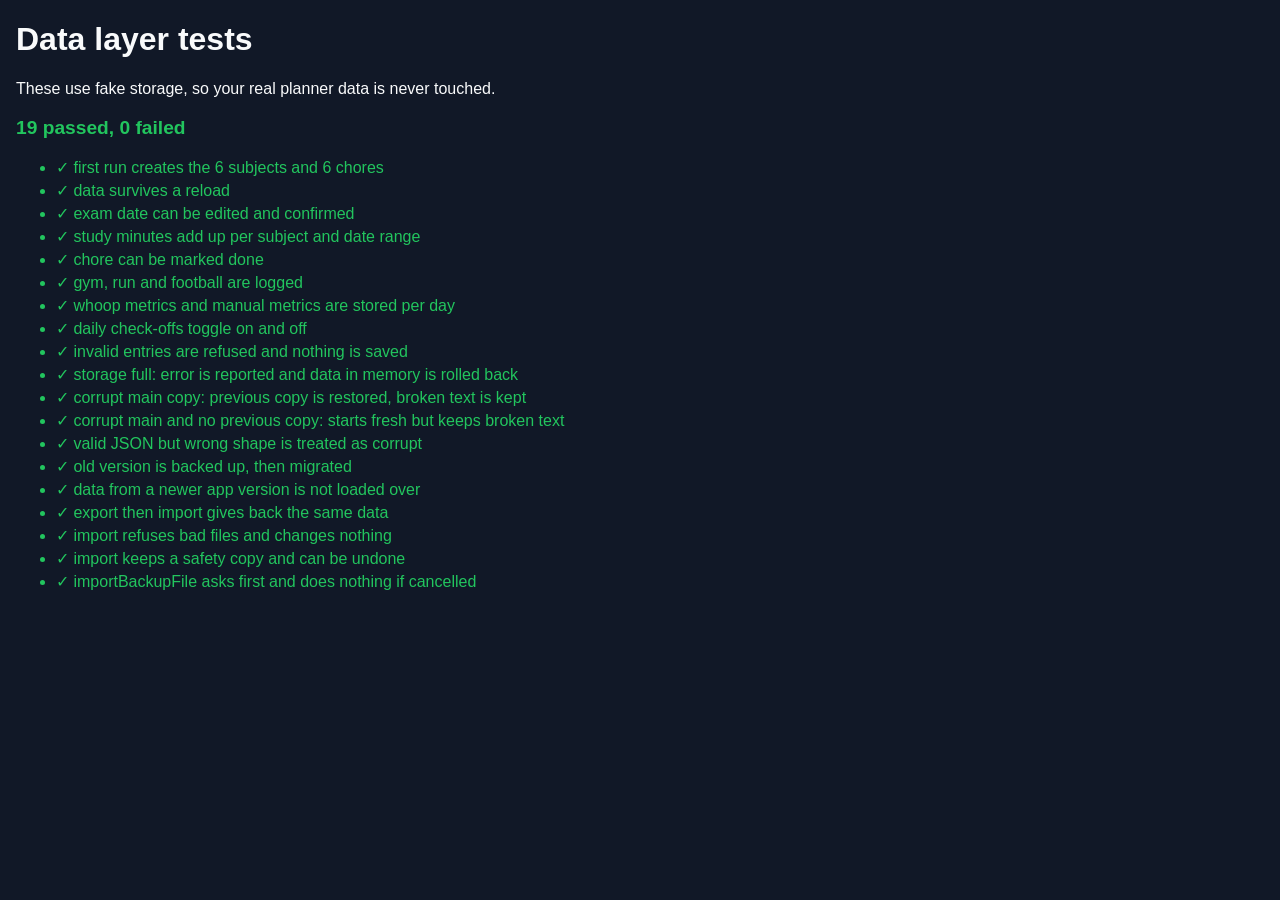
==== tests/index.html @ 5cdf922d "Step 2: data layer, validation, migrations, JSON backup export/import, tests Co-Authored-By: Claude " ====
<!doctype html>
<html lang="en">
<head>
  <meta charset="utf-8">
  <meta name="viewport" content="width=device-width, initial-scale=1">
  <title>Planner tests</title>
  <style>
    body { font-family: -apple-system, "Segoe UI", Roboto, sans-serif; margin: 16px; background: #111827; color: #f9fafb; }
    li { margin: 4px 0; }
    .pass { color: #22c55e; } .fail { color: #f87171; }
    .err { color: #fca5a5; font-size: 0.85rem; display: block; margin-left: 1.4em; }
    #summary { font-size: 1.2rem; font-weight: 600; }
  </style>
</head>
<body>
  <h1>Data layer tests</h1>
  <p class="muted">These use fake storage, so your real planner data is never touched.</p>
  <p id="summary">Running…</p>
  <ul id="results"></ul>
  <script src="../js/store.js"></script>
  <script src="data.test.js"></script>
  <script>
    const ul = document.getElementById("results");
    window.runDataTests((good, name, err) => {
      const li = document.createElement("li");
      li.className = good ? "pass" : "fail";
      li.textContent = (good ? "✓ " : "✗ ") + name;
      if (err) { const s = document.createElement("span"); s.className = "err"; s.textContent = err; li.appendChild(s); }
      ul.appendChild(li);
    }).then(({ passed, failed }) => {
      const el = document.getElementById("summary");
      el.textContent = passed + " passed, " + failed + " failed";
      el.className = failed ? "fail" : "pass";
    });
  </script>
</body>
</html>
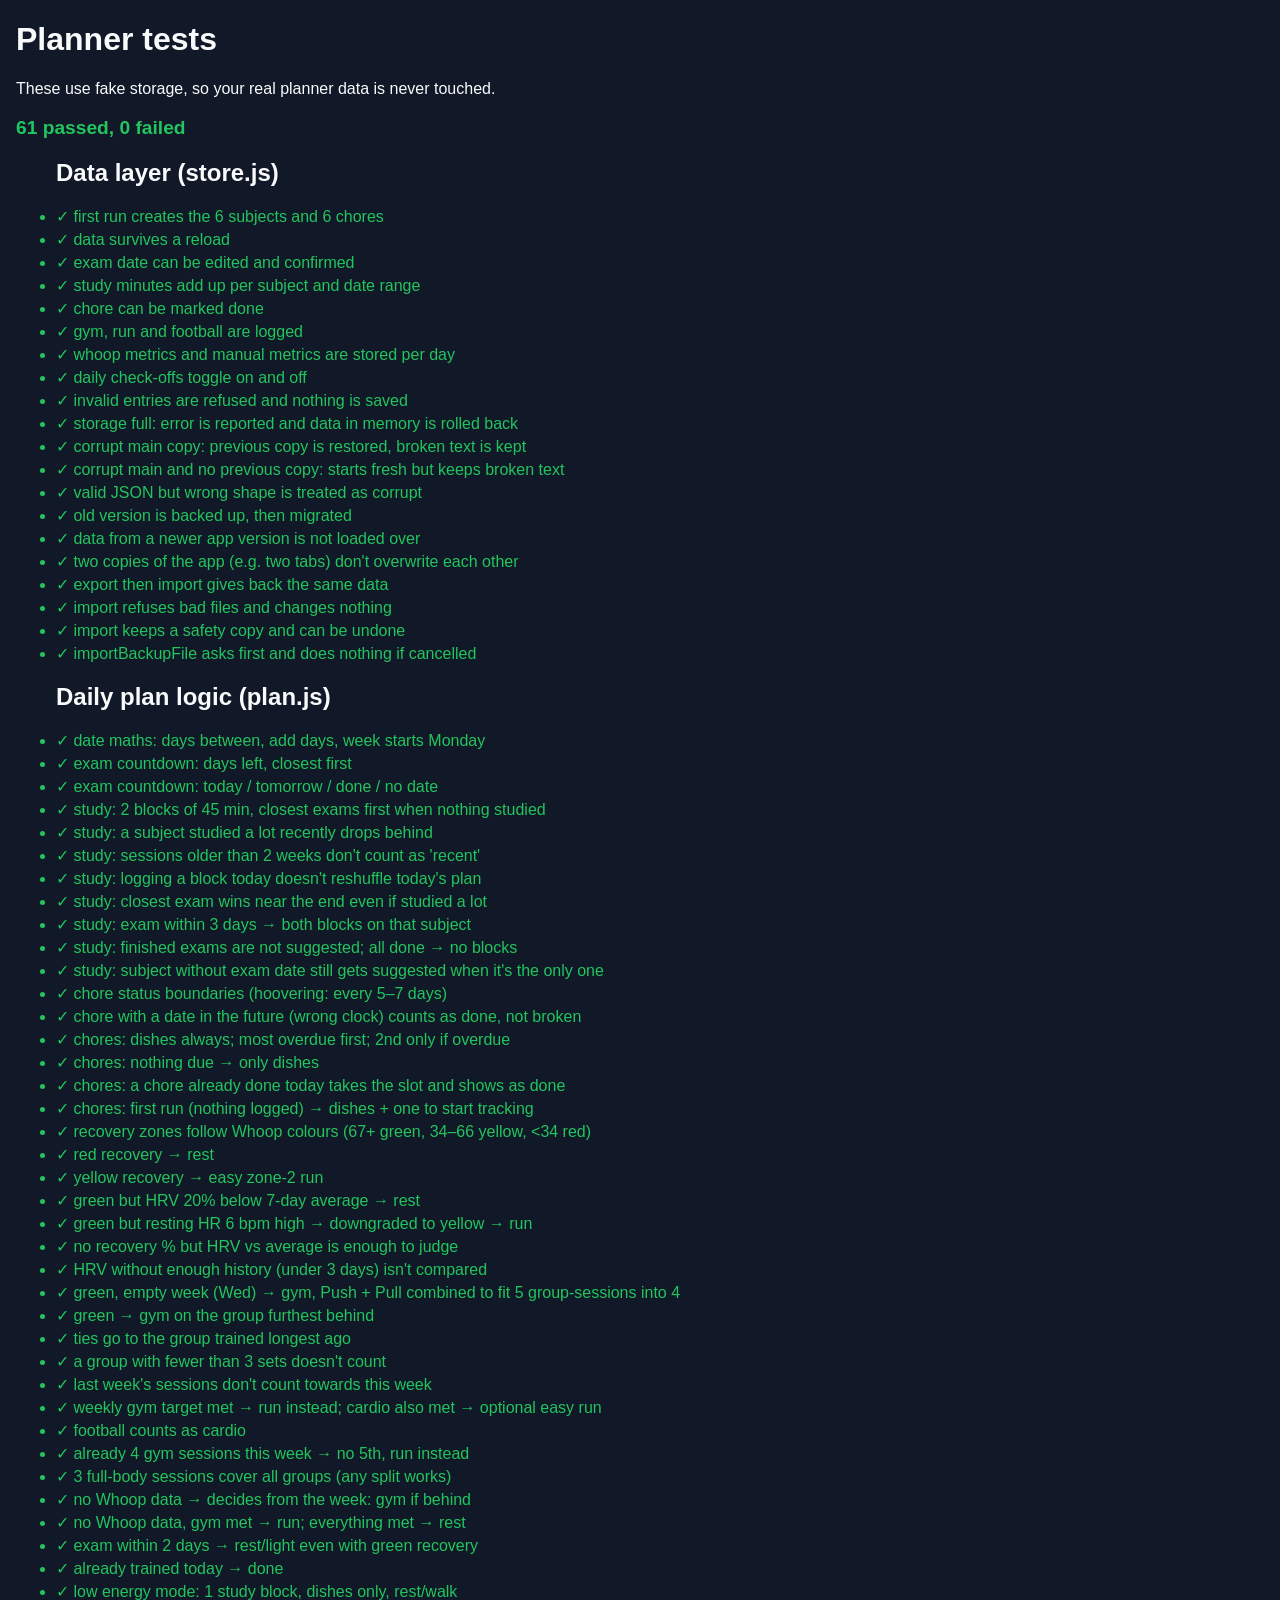
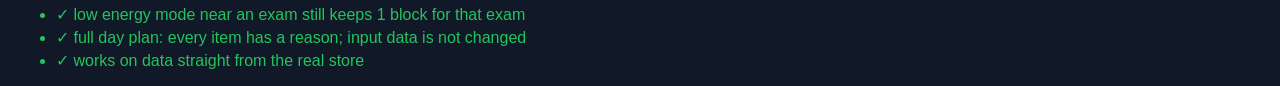
==== commit 02b0f861: "Step 3: daily plan logic (study, chores, training, low energy mode) + tests Co-Authored-By: Claude O" ====
--- a/tests/index.html
+++ b/tests/index.html
@@ -13,25 +13,34 @@
   </style>
 </head>
 <body>
-  <h1>Data layer tests</h1>
+  <h1>Planner tests</h1>
   <p class="muted">These use fake storage, so your real planner data is never touched.</p>
   <p id="summary">Running…</p>
   <ul id="results"></ul>
   <script src="../js/store.js"></script>
+  <script src="../js/plan.js"></script>
   <script src="data.test.js"></script>
+  <script src="plan.test.js"></script>
   <script>
     const ul = document.getElementById("results");
-    window.runDataTests((good, name, err) => {
+    function show(good, name, err) {
       const li = document.createElement("li");
       li.className = good ? "pass" : "fail";
       li.textContent = (good ? "✓ " : "✗ ") + name;
       if (err) { const s = document.createElement("span"); s.className = "err"; s.textContent = err; li.appendChild(s); }
       ul.appendChild(li);
-    }).then(({ passed, failed }) => {
+    }
+    function heading(text) { const h = document.createElement("h2"); h.textContent = text; ul.appendChild(h); }
+    (async () => {
+      heading("Data layer (store.js)");
+      const a = await window.runDataTests(show);
+      heading("Daily plan logic (plan.js)");
+      const b = await window.runPlanTests(show);
+      const passed = a.passed + b.passed, failed = a.failed + b.failed;
       const el = document.getElementById("summary");
       el.textContent = passed + " passed, " + failed + " failed";
       el.className = failed ? "fail" : "pass";
-    });
+    })();
   </script>
 </body>
 </html>
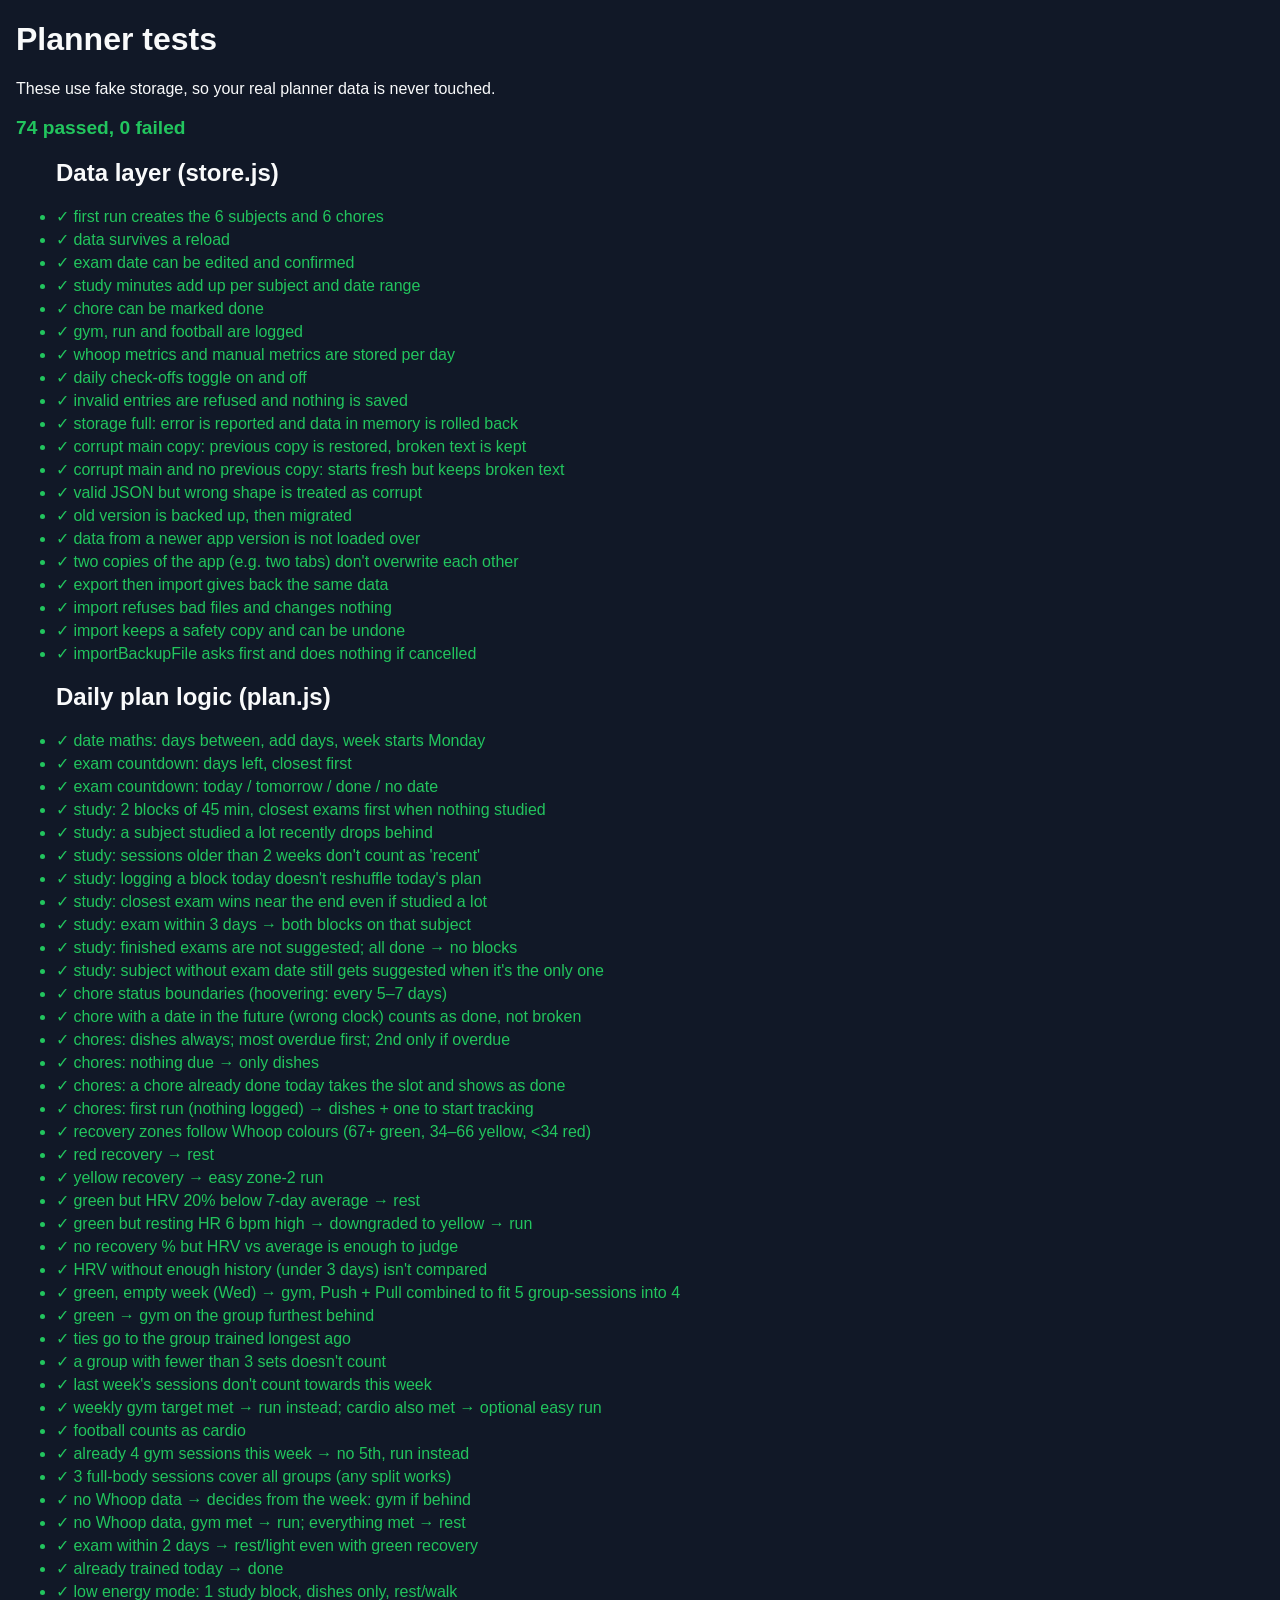
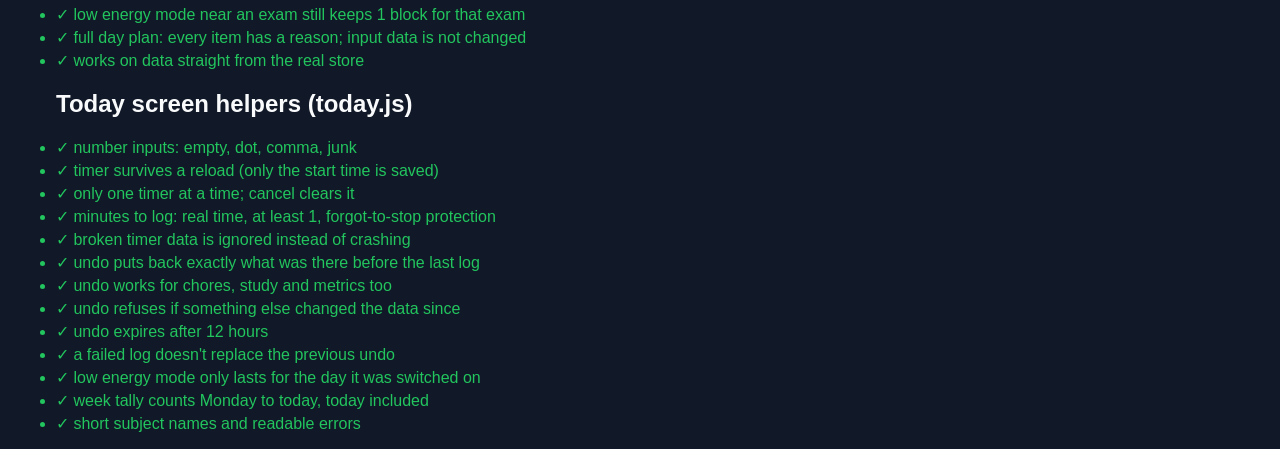
==== commit b0cd9d71: "Step 4: Today screen (metrics, training, study timer, chores, low energy, undo) + tests Co-Authored-" ====
--- a/tests/index.html
+++ b/tests/index.html
@@ -19,8 +19,10 @@
   <ul id="results"></ul>
   <script src="../js/store.js"></script>
   <script src="../js/plan.js"></script>
+  <script src="../js/today.js"></script>
   <script src="data.test.js"></script>
   <script src="plan.test.js"></script>
+  <script src="today.test.js"></script>
   <script>
     const ul = document.getElementById("results");
     function show(good, name, err) {
@@ -36,7 +38,9 @@
       const a = await window.runDataTests(show);
       heading("Daily plan logic (plan.js)");
       const b = await window.runPlanTests(show);
-      const passed = a.passed + b.passed, failed = a.failed + b.failed;
+      heading("Today screen helpers (today.js)");
+      const c = await window.runTodayTests(show);
+      const passed = a.passed + b.passed + c.passed, failed = a.failed + b.failed + c.failed;
       const el = document.getElementById("summary");
       el.textContent = passed + " passed, " + failed + " failed";
       el.className = failed ? "fail" : "pass";
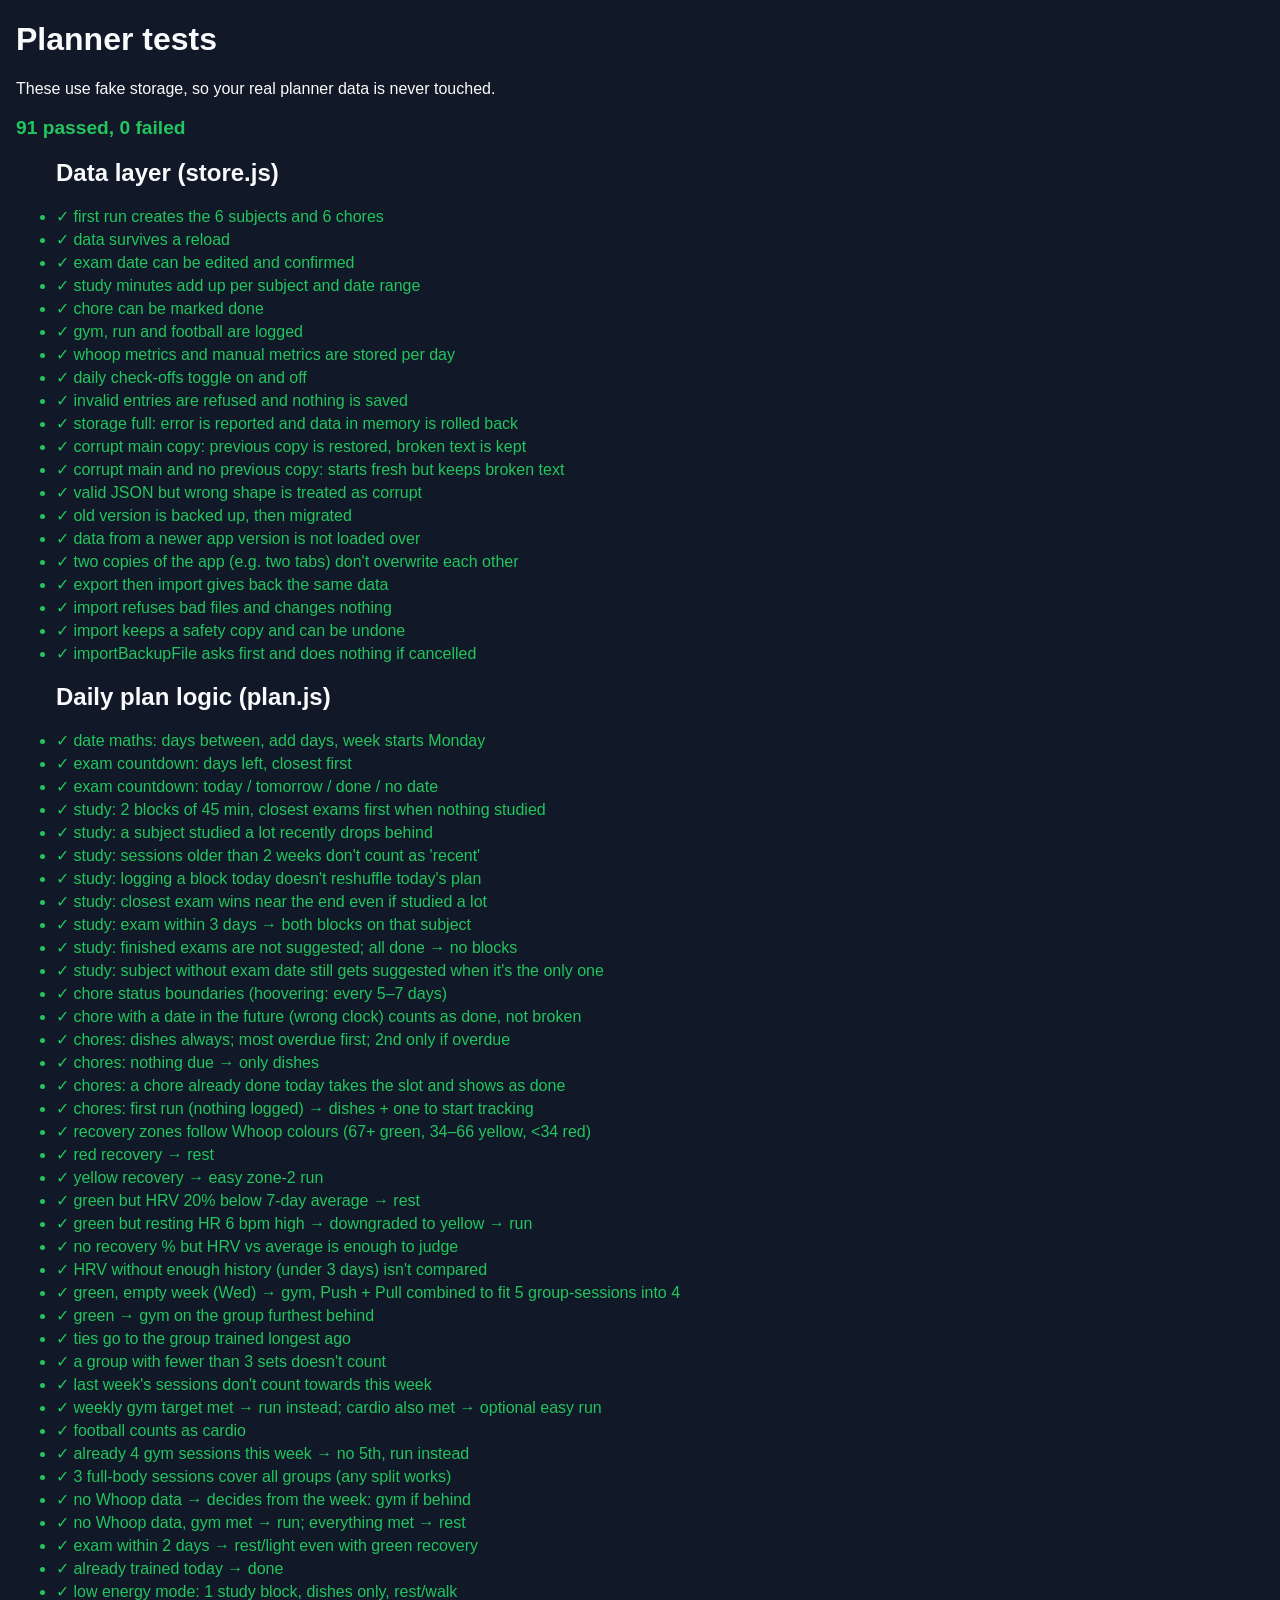
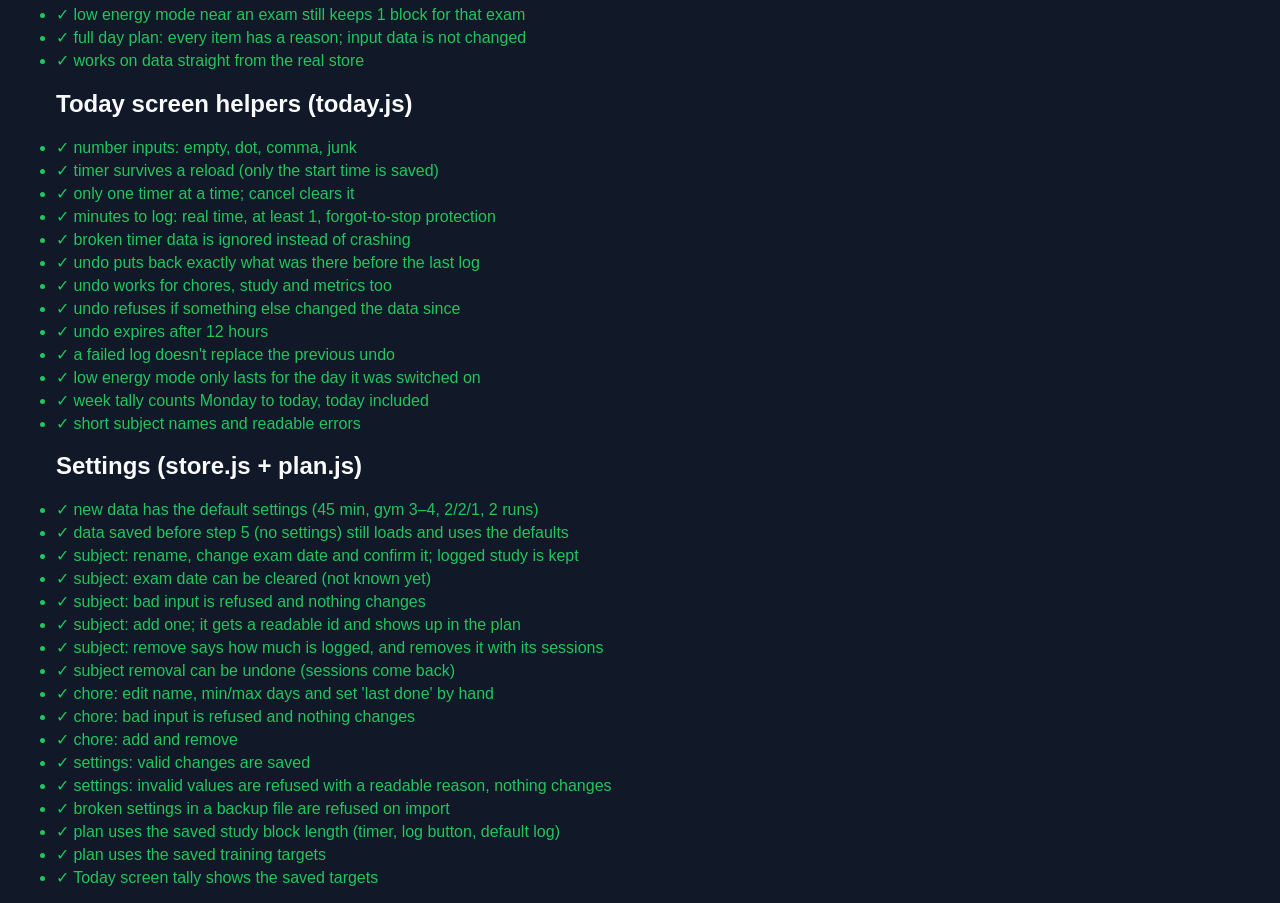
==== commit b3877236: "Step 5: Settings screen (subjects, chores, training targets, study block) + tests Co-Authored-By: Cl" ====
--- a/tests/index.html
+++ b/tests/index.html
@@ -23,6 +23,7 @@
   <script src="data.test.js"></script>
   <script src="plan.test.js"></script>
   <script src="today.test.js"></script>
+  <script src="settings.test.js"></script>
   <script>
     const ul = document.getElementById("results");
     function show(good, name, err) {
@@ -40,7 +41,9 @@
       const b = await window.runPlanTests(show);
       heading("Today screen helpers (today.js)");
       const c = await window.runTodayTests(show);
-      const passed = a.passed + b.passed + c.passed, failed = a.failed + b.failed + c.failed;
+      heading("Settings (store.js + plan.js)");
+      const e = await window.runSettingsTests(show);
+      const passed = a.passed + b.passed + c.passed + e.passed, failed = a.failed + b.failed + c.failed + e.failed;
       const el = document.getElementById("summary");
       el.textContent = passed + " passed, " + failed + " failed";
       el.className = failed ? "fail" : "pass";
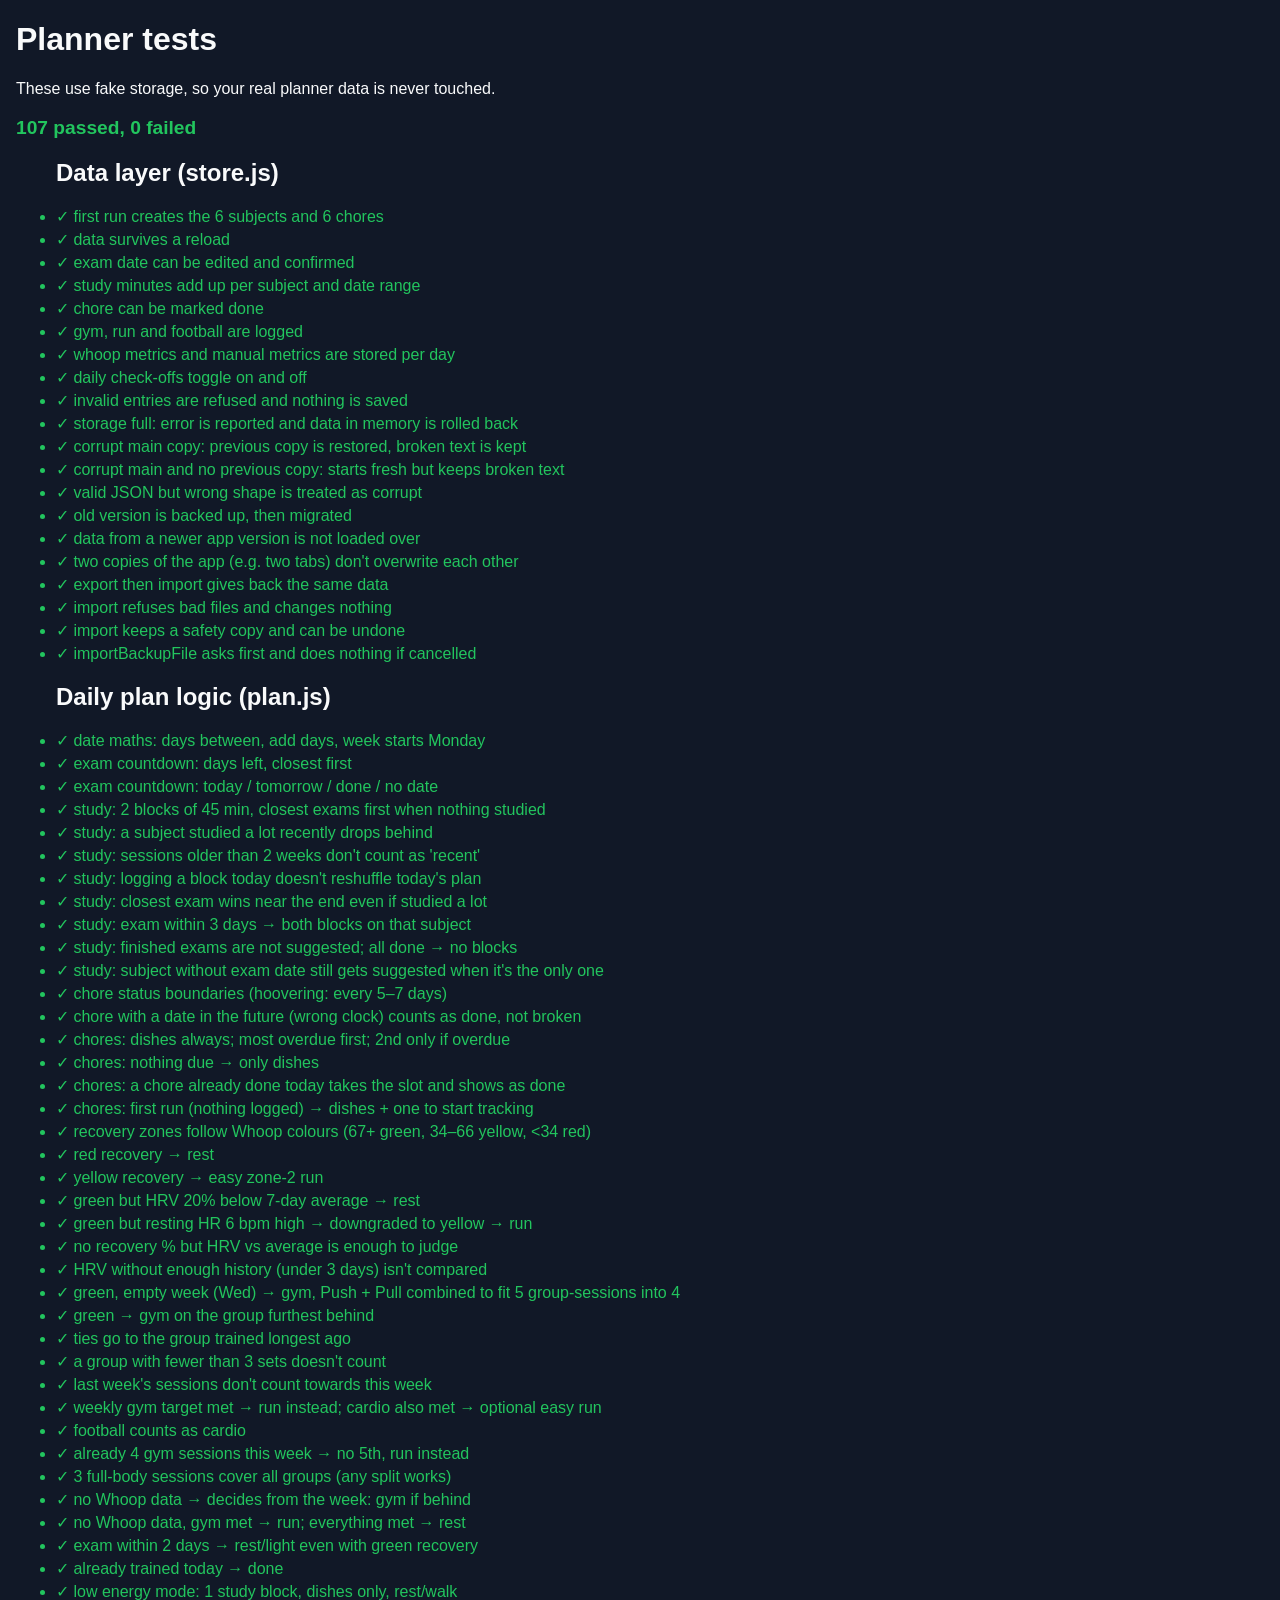
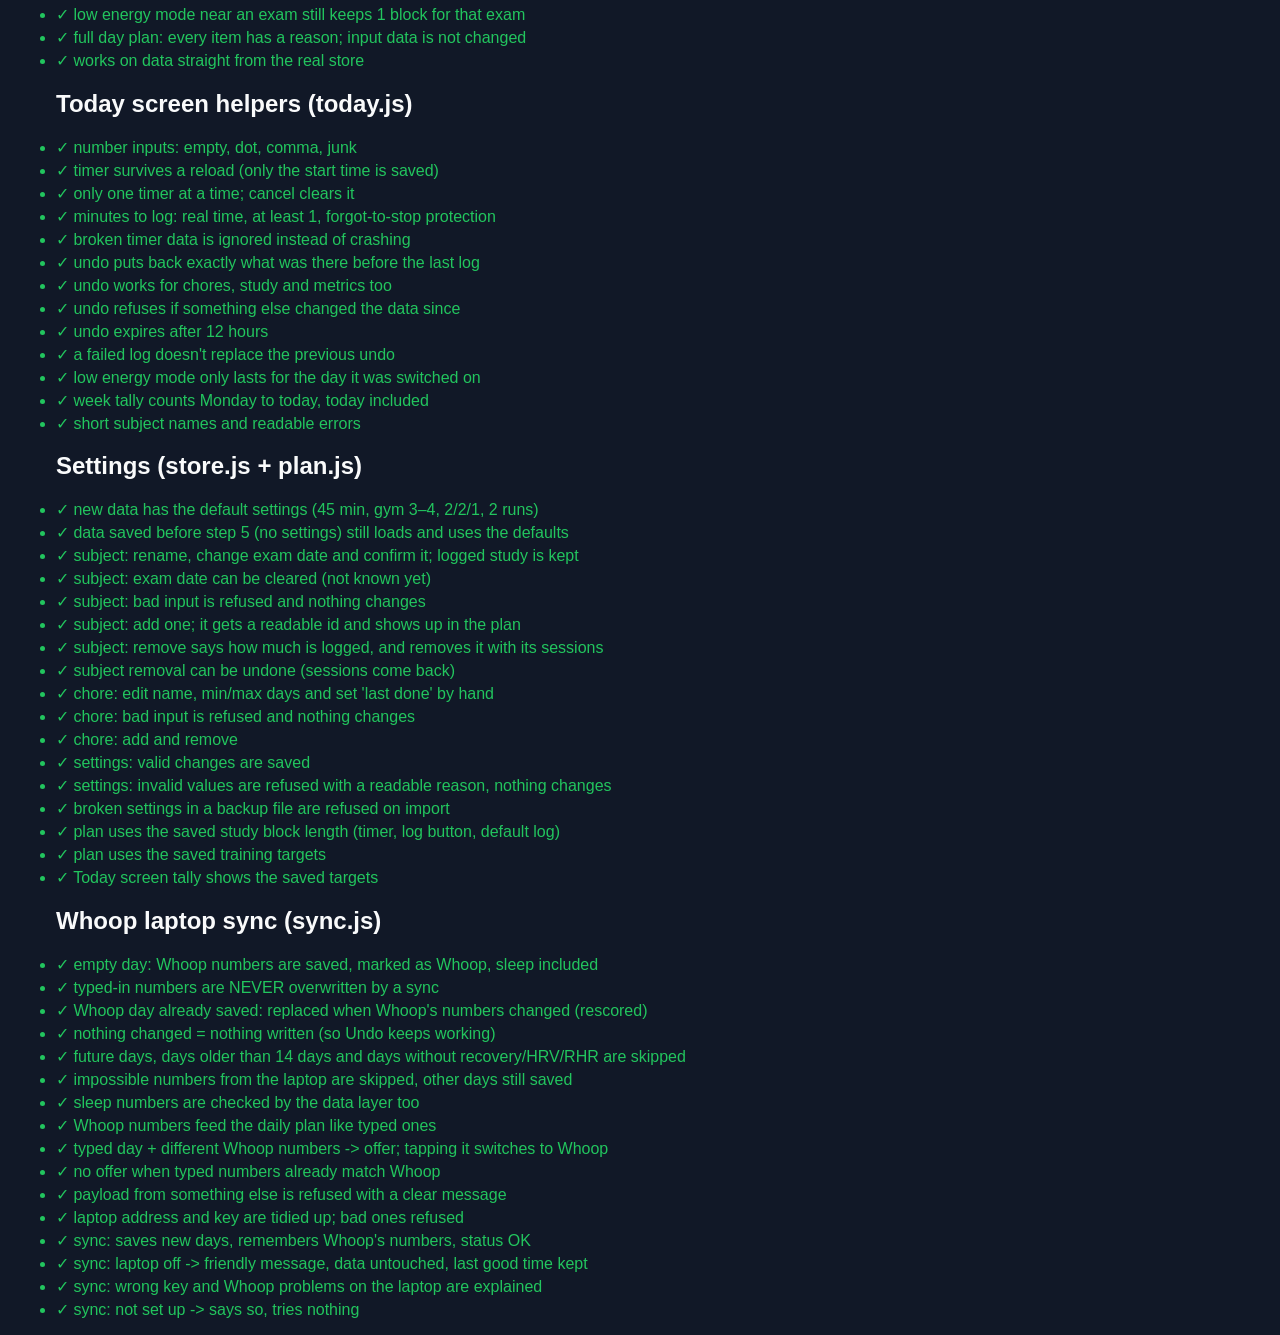
==== commit 06cafc4d: "Step 6: Whoop sync from the laptop (OAuth, auto token renewal, https on home Wi-Fi) + tests - sync/w" ====
--- a/tests/index.html
+++ b/tests/index.html
@@ -20,10 +20,12 @@
   <script src="../js/store.js"></script>
   <script src="../js/plan.js"></script>
   <script src="../js/today.js"></script>
+  <script src="../js/sync.js"></script>
   <script src="data.test.js"></script>
   <script src="plan.test.js"></script>
   <script src="today.test.js"></script>
   <script src="settings.test.js"></script>
+  <script src="sync.test.js"></script>
   <script>
     const ul = document.getElementById("results");
     function show(good, name, err) {
@@ -43,7 +45,9 @@
       const c = await window.runTodayTests(show);
       heading("Settings (store.js + plan.js)");
       const e = await window.runSettingsTests(show);
-      const passed = a.passed + b.passed + c.passed + e.passed, failed = a.failed + b.failed + c.failed + e.failed;
+      heading("Whoop laptop sync (sync.js)");
+      const f = await window.runSyncTests(show);
+      const passed = a.passed + b.passed + c.passed + e.passed + f.passed, failed = a.failed + b.failed + c.failed + e.failed + f.failed;
       const el = document.getElementById("summary");
       el.textContent = passed + " passed, " + failed + " failed";
       el.className = failed ? "fail" : "pass";
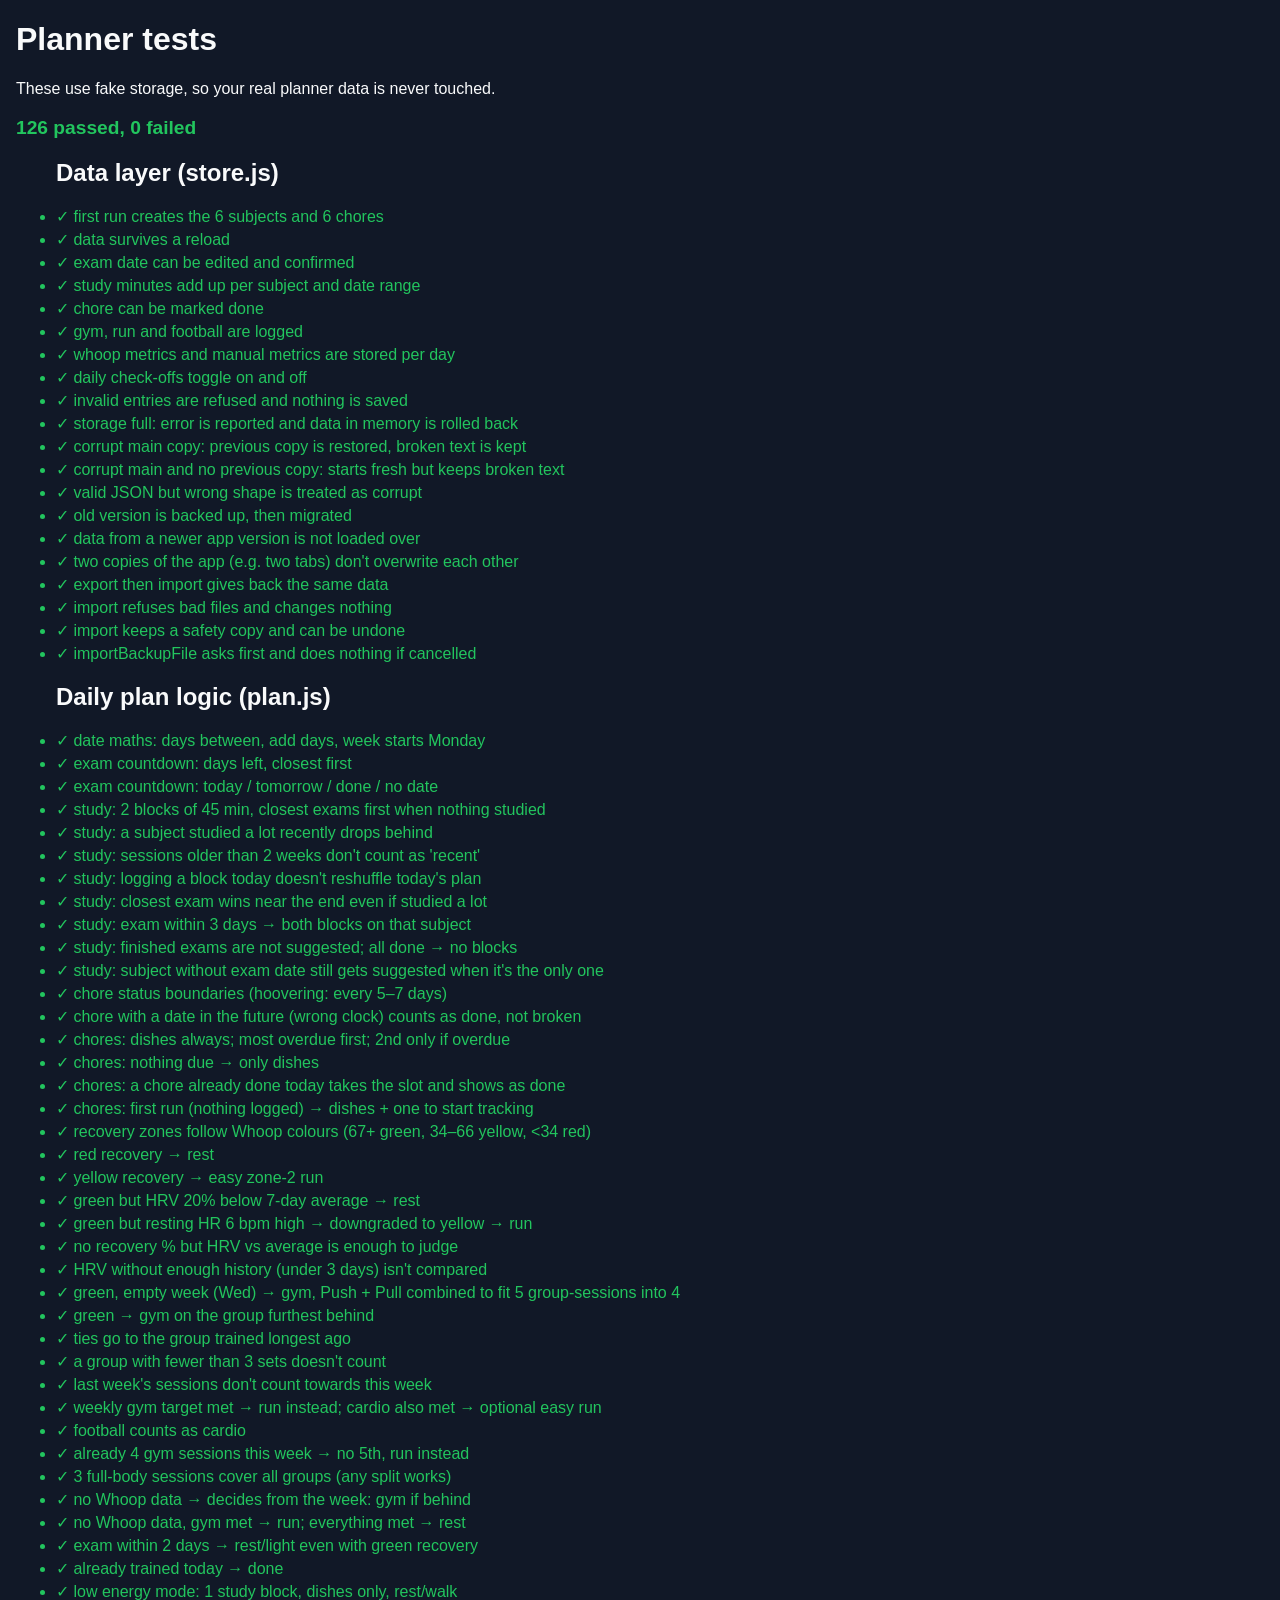
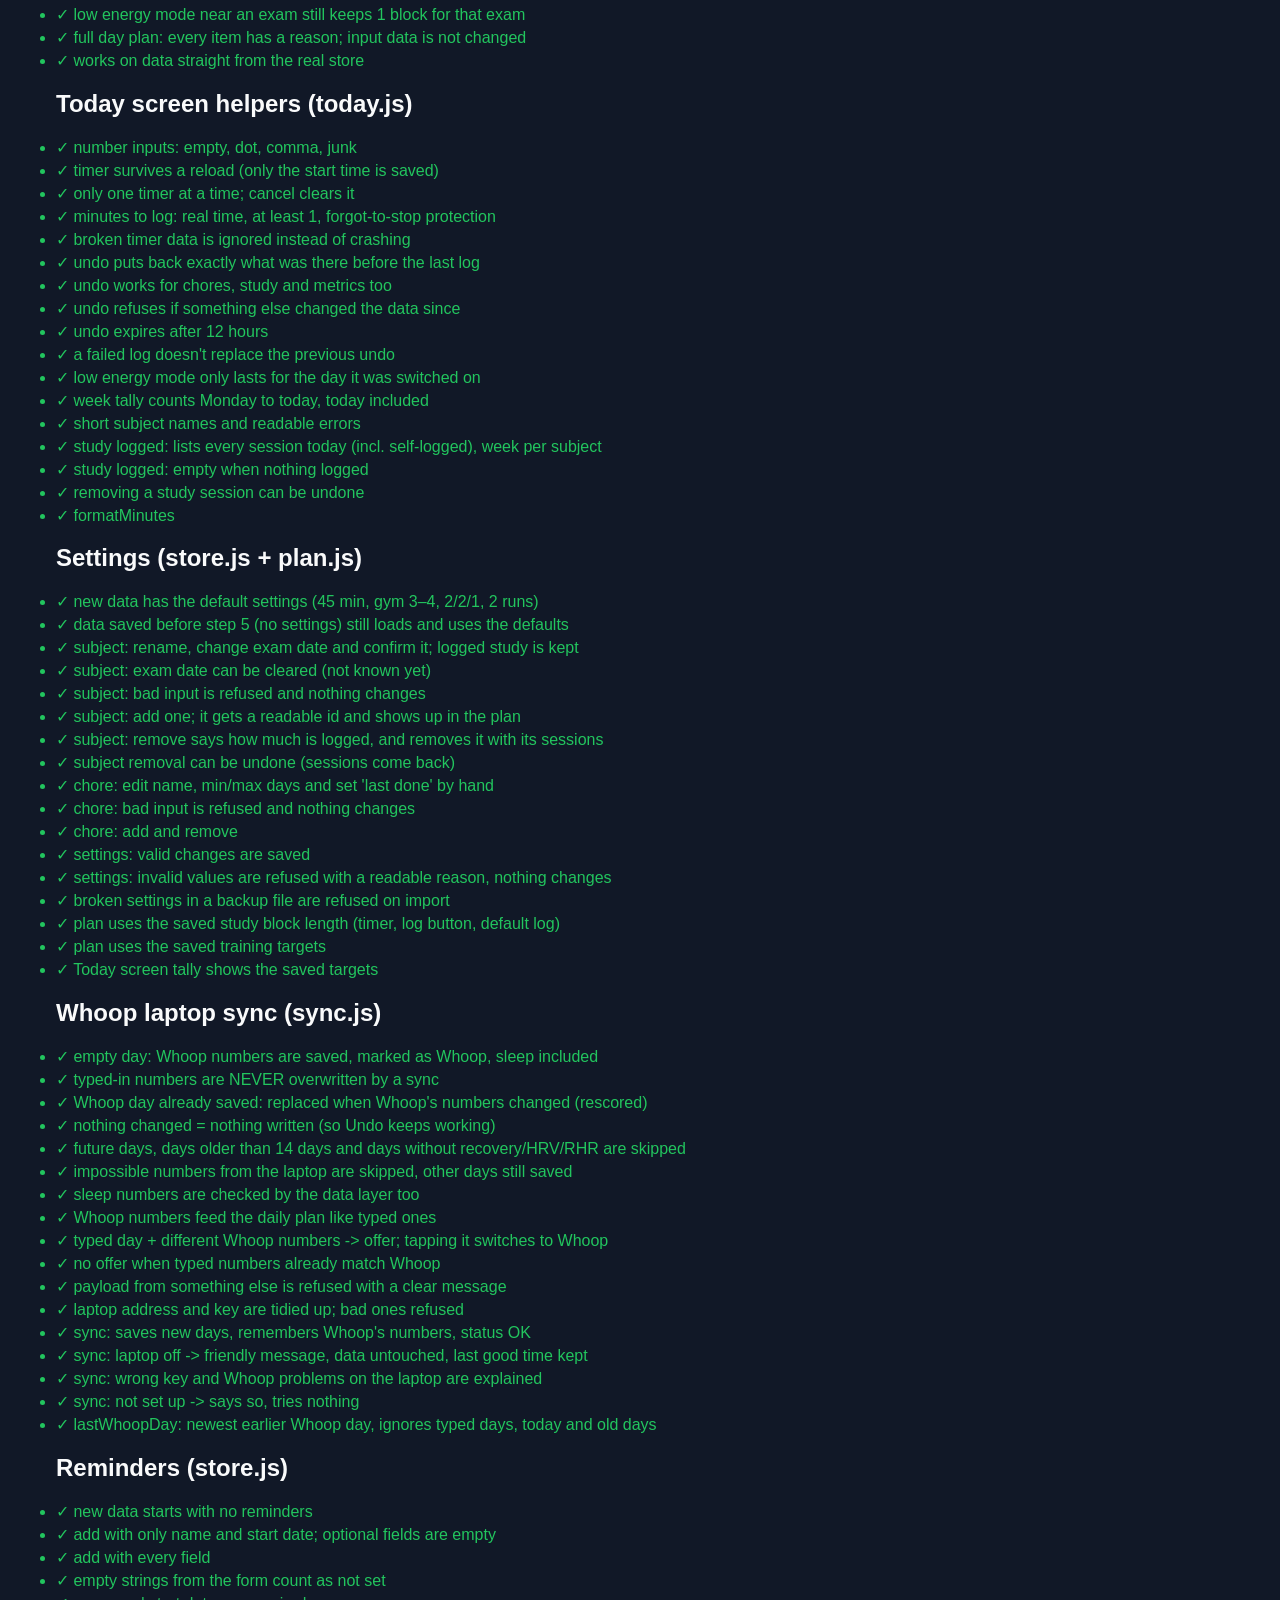
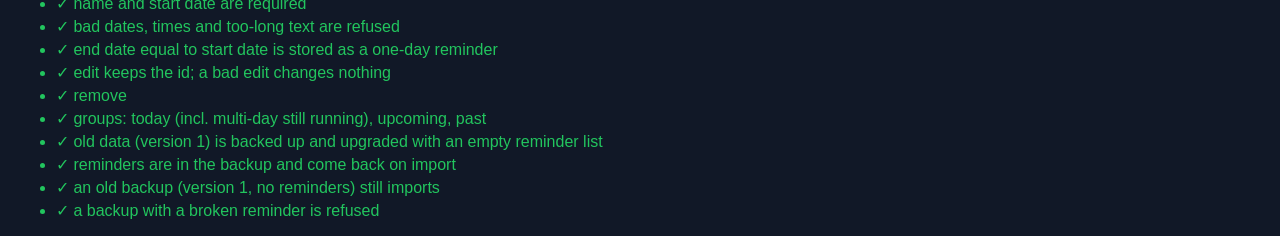
==== commit 64aeb79b: "Reminders: new Reminders screen (bell on Today) and a Today card for today's reminders Name + start " ====
--- a/tests/index.html
+++ b/tests/index.html
@@ -26,6 +26,7 @@
   <script src="today.test.js"></script>
   <script src="settings.test.js"></script>
   <script src="sync.test.js"></script>
+  <script src="reminders.test.js"></script>
   <script>
     const ul = document.getElementById("results");
     function show(good, name, err) {
@@ -47,7 +48,10 @@
       const e = await window.runSettingsTests(show);
       heading("Whoop laptop sync (sync.js)");
       const f = await window.runSyncTests(show);
-      const passed = a.passed + b.passed + c.passed + e.passed + f.passed, failed = a.failed + b.failed + c.failed + e.failed + f.failed;
+      heading("Reminders (store.js)");
+      const g = await window.runReminderTests(show);
+      const all = [a, b, c, e, f, g];
+      const passed = all.reduce((n, r) => n + r.passed, 0), failed = all.reduce((n, r) => n + r.failed, 0);
       const el = document.getElementById("summary");
       el.textContent = passed + " passed, " + failed + " failed";
       el.className = failed ? "fail" : "pass";
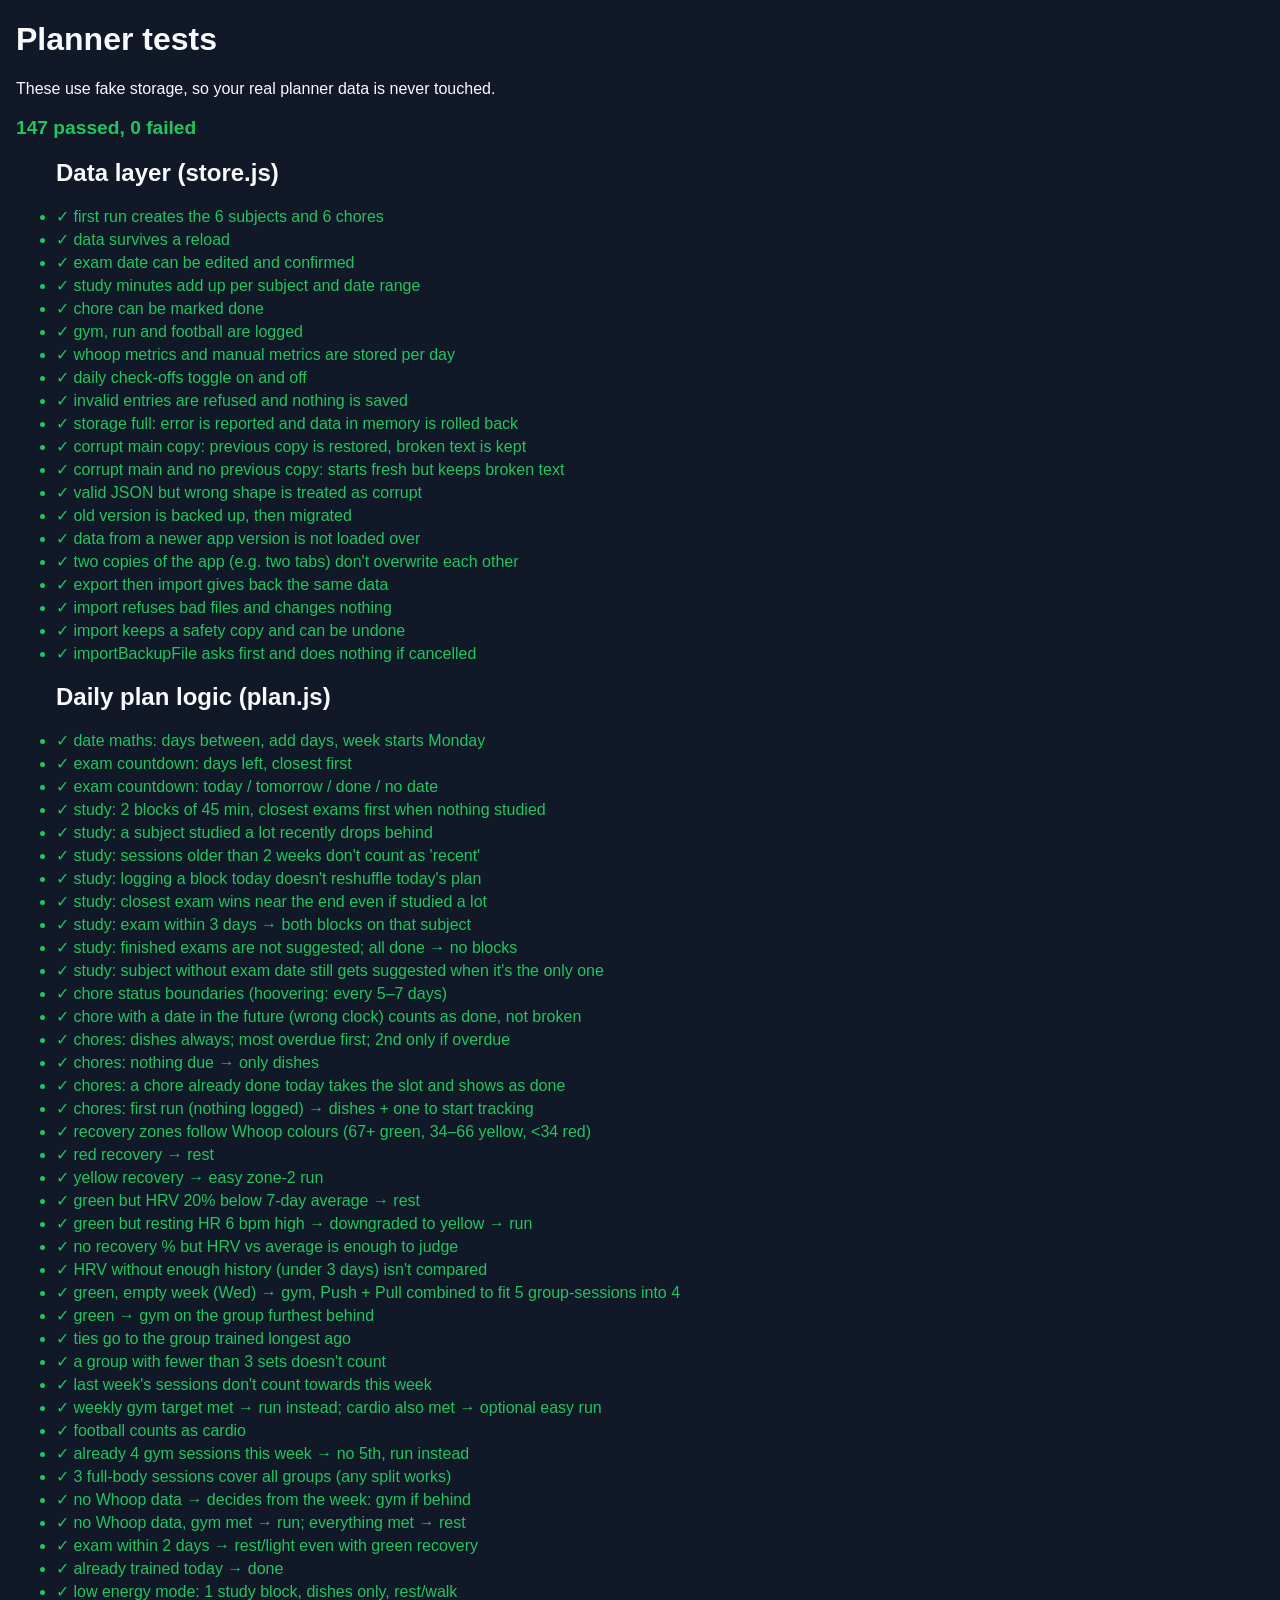
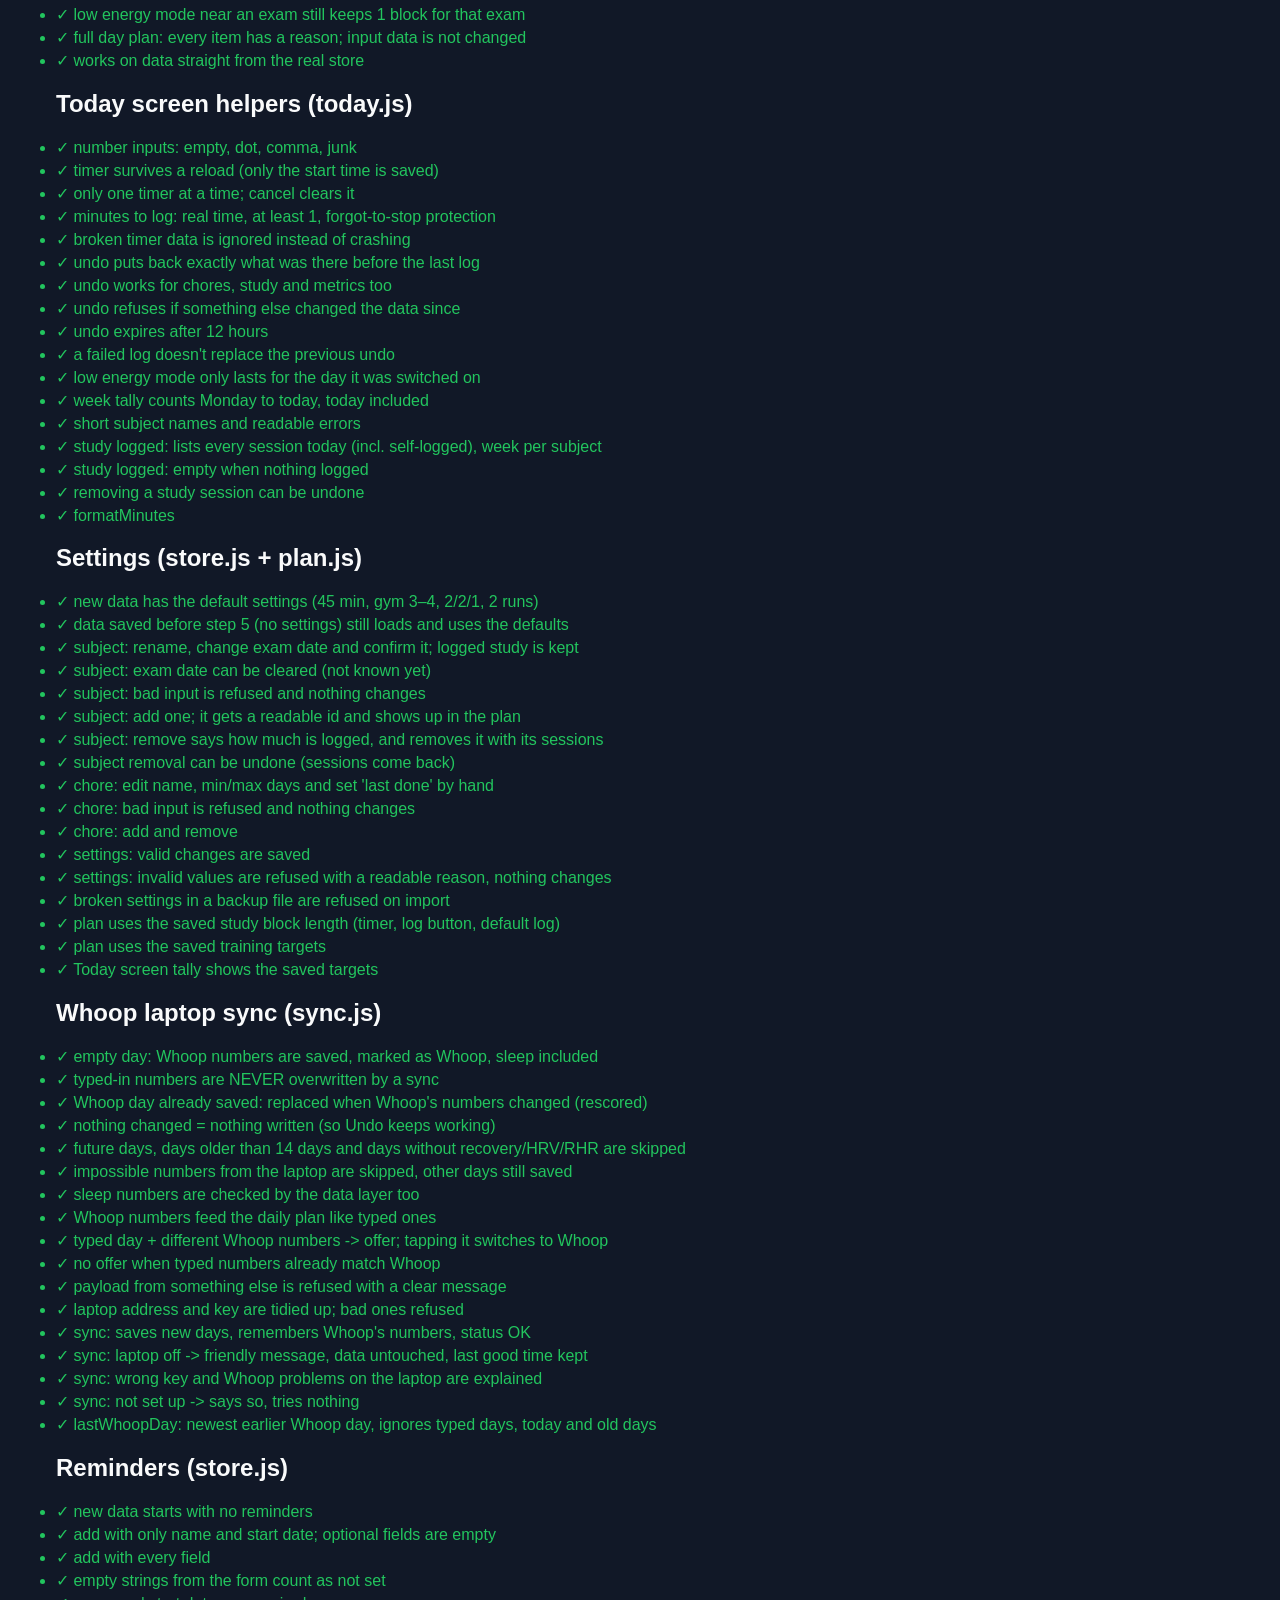
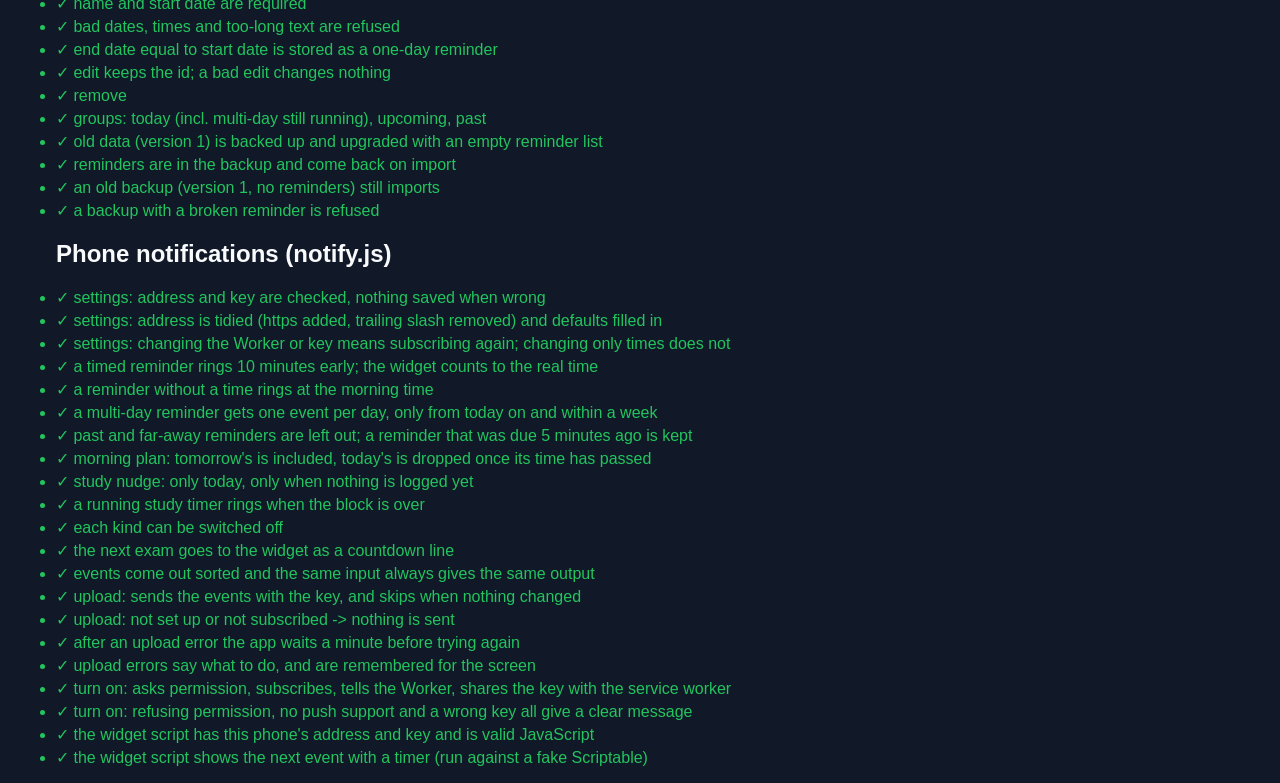
==== commit d5400a2f: "Phone notifications and widget: Cloudflare push sender, Settings card, service worker push, Scriptab" ====
--- a/tests/index.html
+++ b/tests/index.html
@@ -21,12 +21,14 @@
   <script src="../js/plan.js"></script>
   <script src="../js/today.js"></script>
   <script src="../js/sync.js"></script>
+  <script src="../js/notify.js"></script>
   <script src="data.test.js"></script>
   <script src="plan.test.js"></script>
   <script src="today.test.js"></script>
   <script src="settings.test.js"></script>
   <script src="sync.test.js"></script>
   <script src="reminders.test.js"></script>
+  <script src="notify.test.js"></script>
   <script>
     const ul = document.getElementById("results");
     function show(good, name, err) {
@@ -50,7 +52,9 @@
       const f = await window.runSyncTests(show);
       heading("Reminders (store.js)");
       const g = await window.runReminderTests(show);
-      const all = [a, b, c, e, f, g];
+      heading("Phone notifications (notify.js)");
+      const n = await window.runNotifyTests(show);
+      const all = [a, b, c, e, f, g, n];
       const passed = all.reduce((n, r) => n + r.passed, 0), failed = all.reduce((n, r) => n + r.failed, 0);
       const el = document.getElementById("summary");
       el.textContent = passed + " passed, " + failed + " failed";
